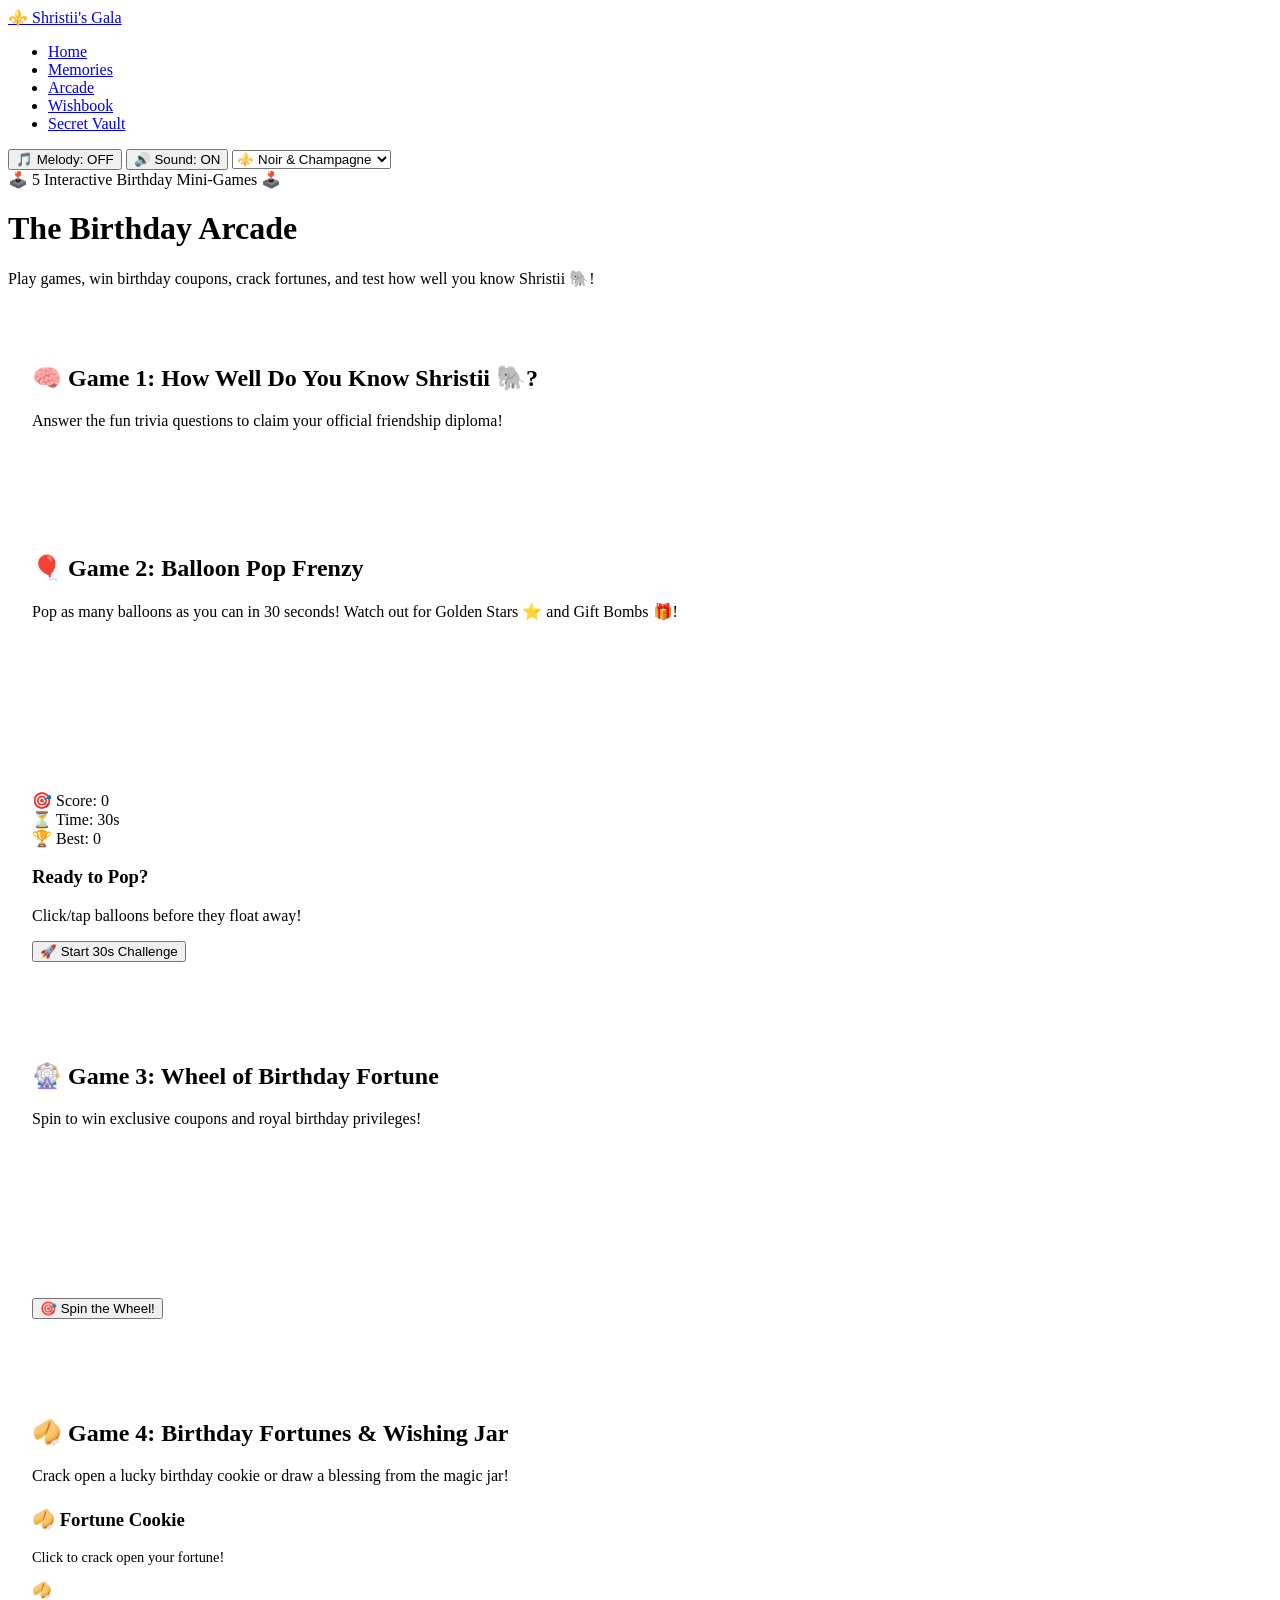
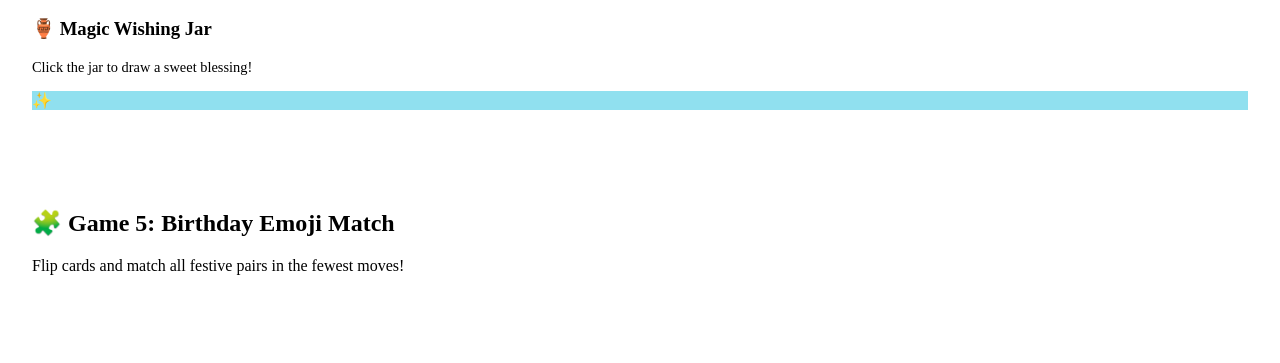
==== arcade.html @ 7313113c "Add files via upload" ====
<!DOCTYPE html>
<html lang="en">
<head>
  <meta charset="UTF-8" />
  <meta name="viewport" content="width=device-width, initial-scale=1.0" />
  <title>Birthday Arcade 🎮 Fun & Games Arena</title>
  <link rel="stylesheet" href="css/style.css" />
</head>
<body class="theme-noir-gold">

  <!-- Navigation Bar -->
  <nav class="navbar">
    <a href="index.html" class="nav-brand">
      <span class="brand-icon">⚜️</span>
      <span>Shristii's Gala</span>
    </a>

    <ul class="nav-links">
      <li><a href="index.html" class="nav-link">Home</a></li>
      <li><a href="memories.html" class="nav-link">Memories</a></li>
      <li><a href="arcade.html" class="nav-link active">Arcade</a></li>
      <li><a href="wishes.html" class="nav-link">Wishbook</a></li>
      <li><a href="surprise.html" class="nav-link">Secret Vault</a></li>
    </ul>

    <div class="nav-controls">
      <button class="control-btn" id="bgm-toggle-btn">🎵 Melody: OFF</button>
      <button class="control-btn" id="sfx-toggle-btn">🔊 Sound: ON</button>
      <select id="theme-select" class="theme-picker">
        <option value="theme-noir-gold">⚜️ Noir & Champagne</option>
        <option value="theme-velvet-wine">🍷 Velvet & Rose Gold</option>
        <option value="theme-emerald-luxe">🌲 Emerald & Gold</option>
        <option value="theme-ivory-champagne">🥂 Alabaster & Gold</option>
      </select>
    </div>
  </nav>

  <div class="arcade-container">
    <div class="hero-section" style="padding-bottom: 1rem;">
      <div class="hero-badge">🕹️ 5 Interactive Birthday Mini-Games 🕹️</div>
      <h1 class="hero-title">The Birthday Arcade</h1>
      <p class="hero-subtitle">
        Play games, win birthday coupons, crack fortunes, and test how well you know <span data-bind="name">Shristii 🐘</span>!
      </p>
    </div>

    <!-- GAME 1: TRIVIA QUIZ -->
    <section class="mt-4">
      <div class="glass-panel" style="padding: 1.5rem; margin-bottom: 2rem;">
        <h2>🧠 Game 1: How Well Do You Know <span data-bind="name">Shristii 🐘</span>?</h2>
        <p class="hero-subtitle" style="margin-bottom: 1.5rem;">Answer the fun trivia questions to claim your official friendship diploma!</p>
        <div id="trivia-container">
          <!-- Injected by games.js -->
        </div>
      </div>
    </section>

    <!-- GAME 2: BALLOON POP FRENZY -->
    <section class="mt-4">
      <div class="glass-panel text-center" style="padding: 1.5rem; margin-bottom: 2rem;">
        <h2>🎈 Game 2: Balloon Pop Frenzy</h2>
        <p class="hero-subtitle">Pop as many balloons as you can in 30 seconds! Watch out for Golden Stars ⭐ and Gift Bombs 🎁!</p>

        <div class="game-canvas-wrapper">
          <canvas id="balloon-game-canvas"></canvas>

          <!-- HUD -->
          <div class="game-hud">
            <div class="hud-pill">🎯 Score: <span id="balloon-score">0</span></div>
            <div class="hud-pill" id="balloon-combo" style="color: #FFD166;"></div>
            <div class="hud-pill">⏳ Time: <span id="balloon-time">30s</span></div>
            <div class="hud-pill">🏆 Best: <span id="balloon-highscore">0</span></div>
          </div>

          <!-- Start Screen Overlay -->
          <div id="balloon-start-screen" class="game-start-screen">
            <div class="glass-panel text-center">
              <h3>Ready to Pop?</h3>
              <p>Click/tap balloons before they float away!</p>
              <button id="start-balloon-btn" class="btn-primary mt-3">🚀 Start 30s Challenge</button>
            </div>
          </div>

          <!-- Game Over Overlay -->
          <div id="balloon-game-overlay" class="game-over-overlay hidden"></div>
        </div>
      </div>
    </section>

    <!-- GAME 3: WHEEL OF BIRTHDAY FORTUNE -->
    <section class="mt-4">
      <div class="glass-panel text-center" style="padding: 1.5rem; margin-bottom: 2rem;">
        <h2>🎡 Game 3: Wheel of Birthday Fortune</h2>
        <p class="hero-subtitle">Spin to win exclusive coupons and royal birthday privileges!</p>

        <div class="wheel-section">
          <div class="wheel-wrapper">
            <div class="wheel-pointer"></div>
            <canvas id="wheel-canvas"></canvas>
          </div>
          <button id="spin-wheel-btn" class="btn-primary">🎯 Spin the Wheel!</button>
        </div>

        <!-- Wheel Prize Modal -->
        <div id="wheel-result-modal" class="modal-backdrop hidden"></div>
      </div>
    </section>

    <!-- GAME 4: FORTUNE COOKIE & WISHING JAR -->
    <section class="mt-4">
      <div class="glass-panel text-center" style="padding: 1.5rem; margin-bottom: 2rem;">
        <h2>🥠 Game 4: Birthday Fortunes & Wishing Jar</h2>
        <p class="hero-subtitle">Crack open a lucky birthday cookie or draw a blessing from the magic jar!</p>

        <div class="btn-group justify-center" style="gap: 2rem; margin-top: 1.5rem;">
          <!-- Cookie -->
          <div class="glass-panel" style="flex: 1; min-width: 260px;">
            <h3>🥠 Fortune Cookie</h3>
            <p style="font-size: 0.9rem; color: var(--text-muted);">Click to crack open your fortune!</p>
            <div class="interactive-cookie-box" id="crack-cookie-btn">
              <span>🥠</span>
            </div>
            <div id="fortune-text-display"></div>
          </div>

          <!-- Jar -->
          <div class="glass-panel" style="flex: 1; min-width: 260px; cursor: pointer;" id="wishing-jar-card">
            <h3>🏺 Magic Wishing Jar</h3>
            <p style="font-size: 0.9rem; color: var(--text-muted);">Click the jar to draw a sweet blessing!</p>
            <div class="interactive-cookie-box" style="background: #90E0EF;">
              <span>✨</span>
            </div>
            <div id="jar-fortune-display"></div>
          </div>
        </div>
      </div>
    </section>

    <!-- GAME 5: EMOJI MATCH PUZZLE -->
    <section class="mt-4">
      <div class="glass-panel text-center" style="padding: 1.5rem; margin-bottom: 3rem;">
        <h2>🧩 Game 5: Birthday Emoji Match</h2>
        <p class="hero-subtitle">Flip cards and match all festive pairs in the fewest moves!</p>
        <div id="emoji-match-container">
          <!-- Injected by games.js -->
        </div>
      </div>
    </section>
  </div>

  <!-- Scripts -->
  <script src="data/content.js"></script>
  <script src="js/audio.js"></script>
  <script src="js/confetti.js"></script>
  <script src="js/games.js"></script>
  <script src="js/main.js"></script>
</body>
</html>
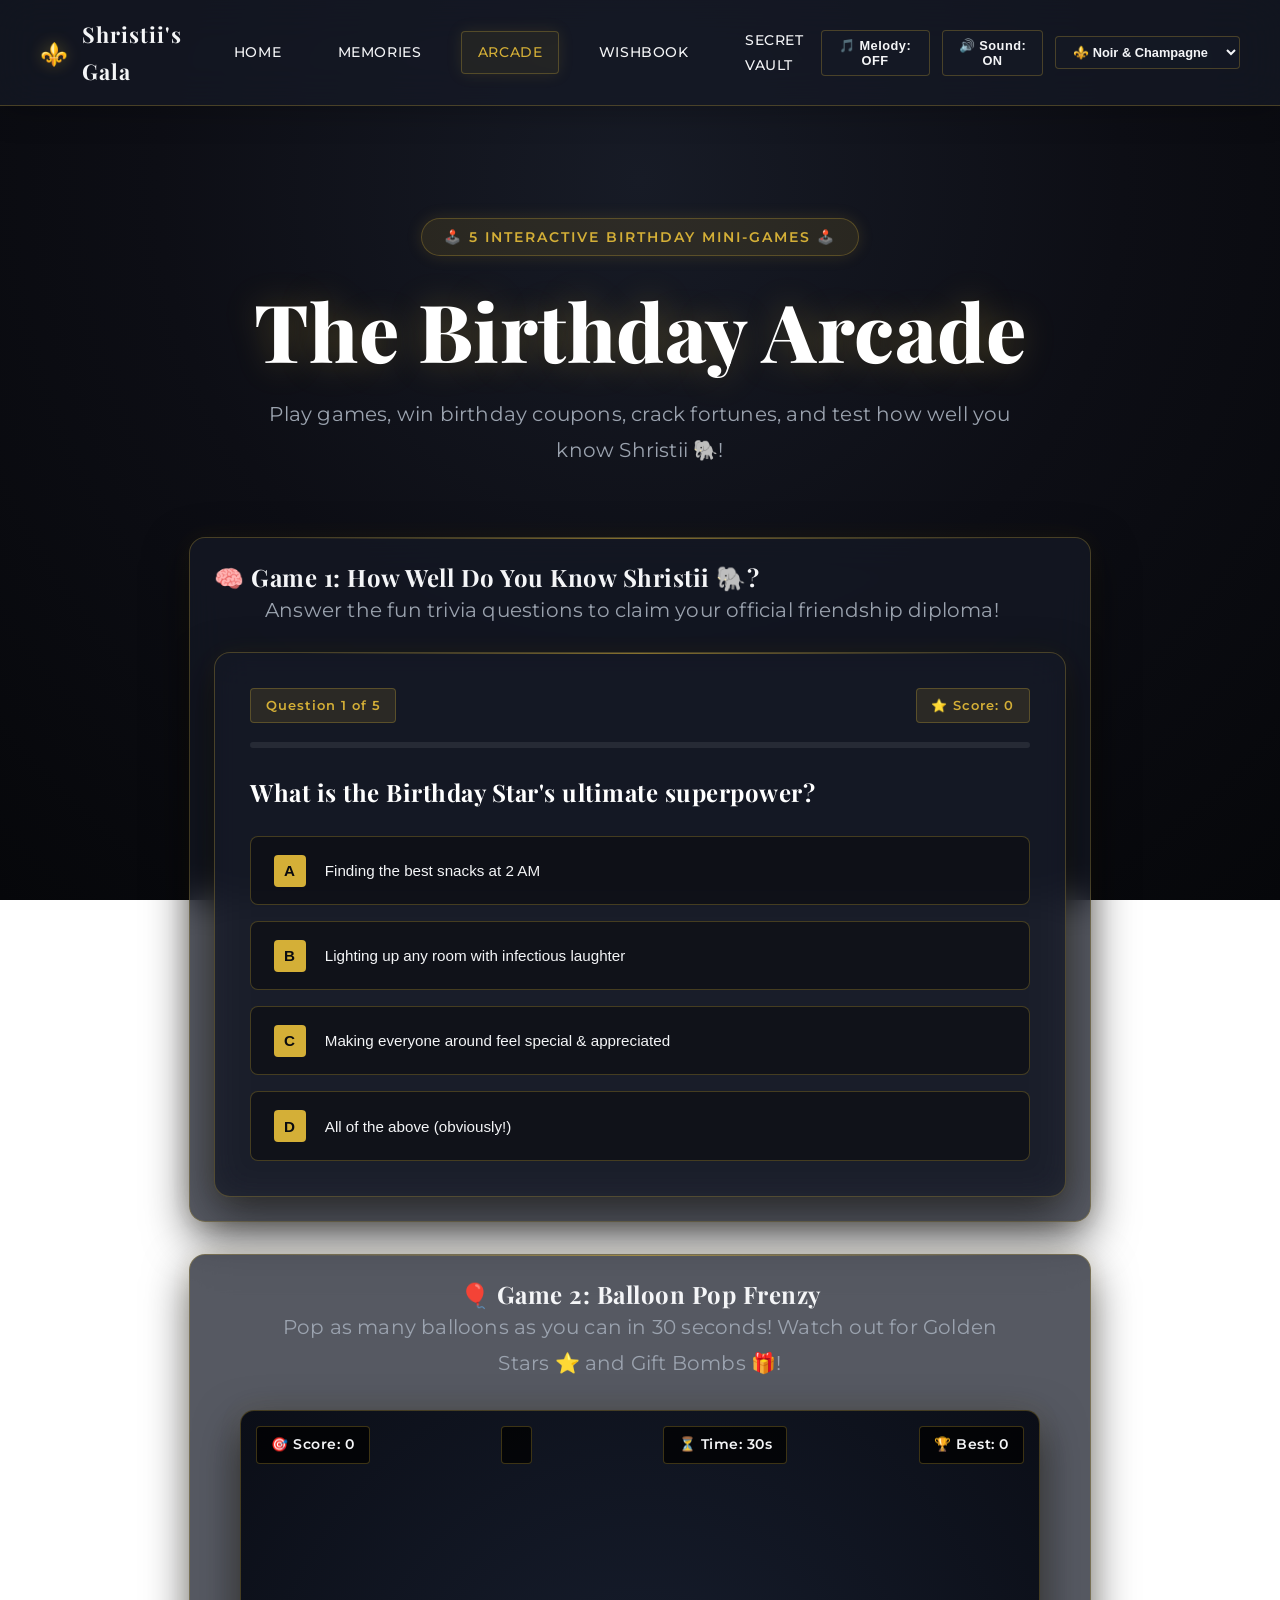
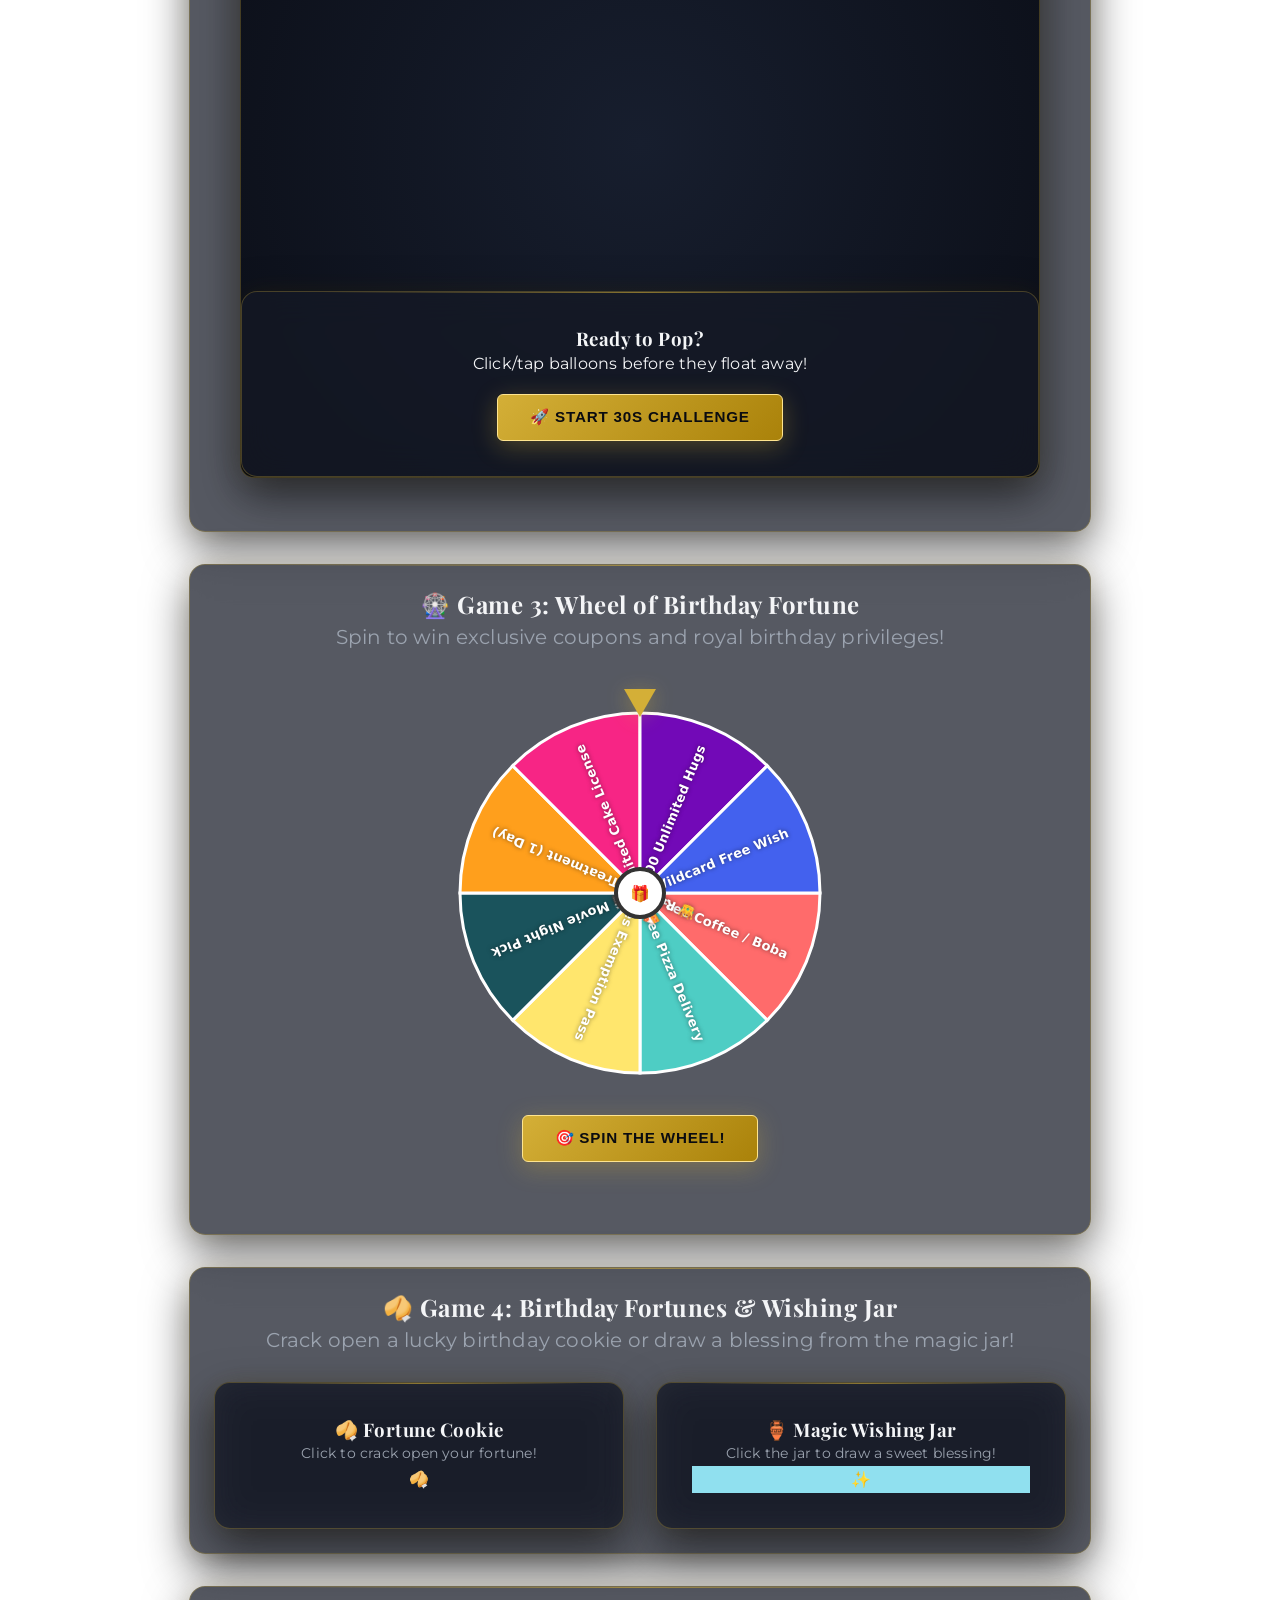
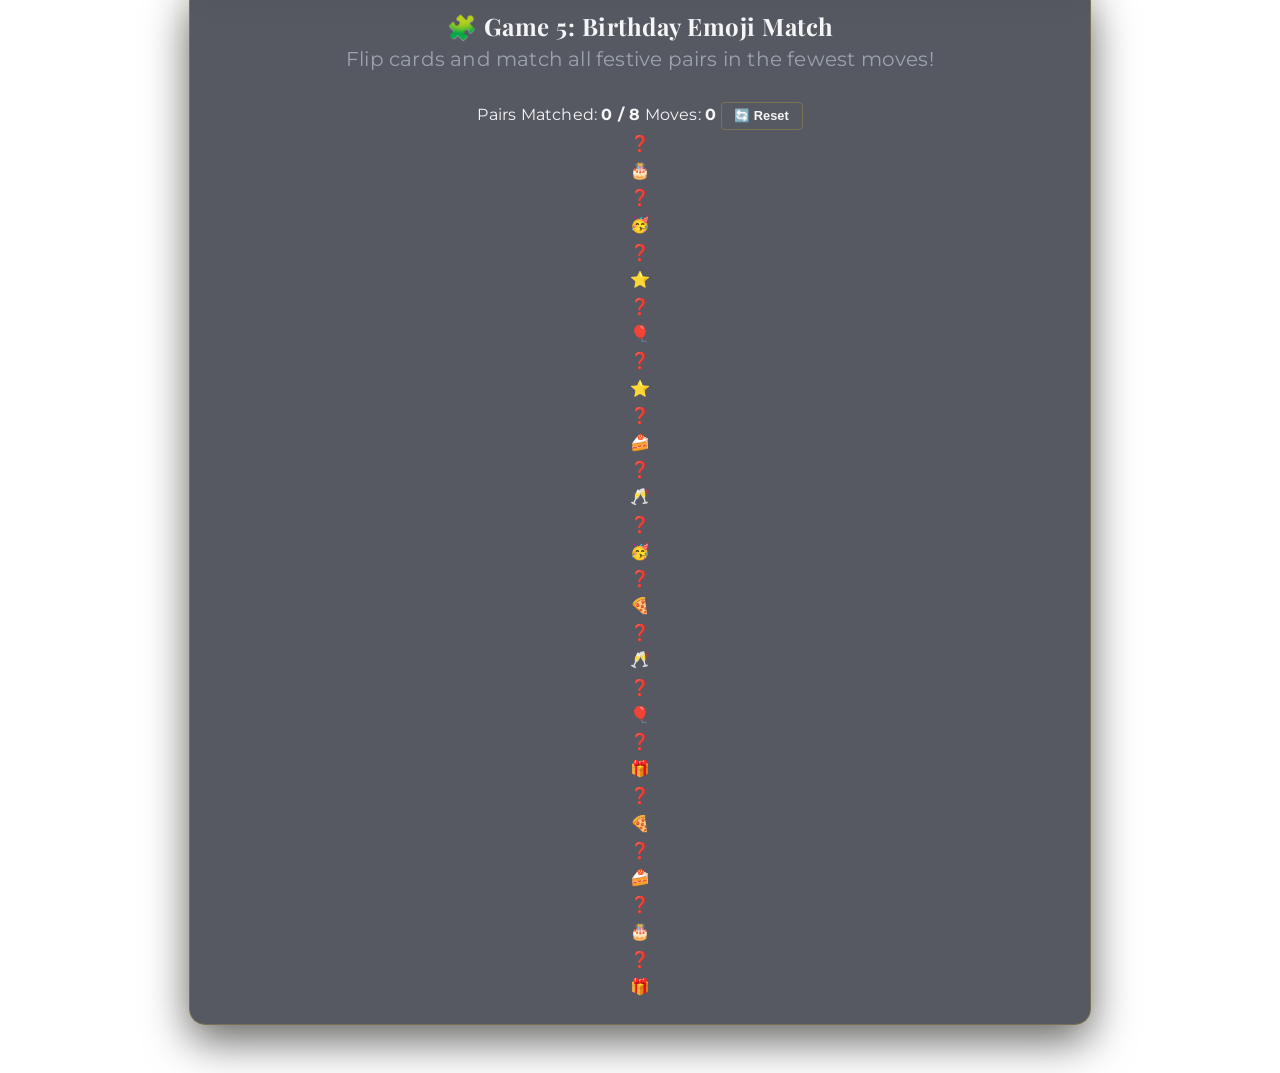
==== commit 0260e9d0: "Add files via upload" ====
--- a/arcade.html
+++ b/arcade.html
@@ -4,7 +4,7 @@
   <meta charset="UTF-8" />
   <meta name="viewport" content="width=device-width, initial-scale=1.0" />
   <title>Birthday Arcade 🎮 Fun & Games Arena</title>
-  <link rel="stylesheet" href="css/style.css" />
+  <link rel="stylesheet" href="style.css" />
 </head>
 <body class="theme-noir-gold">
 
@@ -149,10 +149,10 @@
   </div>
 
   <!-- Scripts -->
-  <script src="data/content.js"></script>
-  <script src="js/audio.js"></script>
-  <script src="js/confetti.js"></script>
-  <script src="js/games.js"></script>
-  <script src="js/main.js"></script>
+  <script src="content.js"></script>
+  <script src="audio.js"></script>
+  <script src="confetti.js"></script>
+  <script src="games.js"></script>
+  <script src="main.js"></script>
 </body>
 </html>
--- a/style.css
+++ b/style.css
@@ -0,0 +1,1385 @@
+/* ==========================================================================
+   LUXURY & ELEGANT BIRTHDAY CELEBRATION MASTER STYLESHEET
+   Classy aesthetic with Champagne Gold, Obsidian Noir, Velvet, and Fine Typography
+   ========================================================================== */
+
+@import url('https://fonts.googleapis.com/css2?family=Alex+Brush&family=Cormorant+Garamond:ital,wght@0,400;0,600;0,700;1,400;1,600&family=Montserrat:wght@300;400;500;600;700;800&family=Playfair+Display:ital,wght@0,500;0,600;0,700;0,800;0,900;1,600&display=swap');
+
+/* --- THEME DEFINITIONS --- */
+:root, body.theme-noir-gold {
+  --bg-gradient: radial-gradient(circle at 50% 20%, #171B26 0%, #0D0E15 50%, #06070A 100%);
+  --bg-color: #06070A;
+  --text-main: #F4F5F7;
+  --text-muted: #9BA3AF;
+  --primary: #D4AF37; /* Champagne Gold */
+  --primary-hover: #E5C158;
+  --secondary: #E2C08D;
+  --accent: #F3E5AB;
+  --card-bg: rgba(22, 26, 38, 0.72);
+  --card-border: rgba(212, 175, 55, 0.28);
+  --shadow: 0 16px 44px rgba(0, 0, 0, 0.6), 0 0 24px rgba(212, 175, 55, 0.08);
+  --cake-base: #1C202E;
+  --cake-frosting: #282E42;
+  --gold: #D4AF37;
+  --gold-glow: rgba(212, 175, 55, 0.4);
+}
+
+body.theme-velvet-wine {
+  --bg-gradient: radial-gradient(circle at 50% 20%, #2D121F 0%, #180911 55%, #0D0408 100%);
+  --bg-color: #0D0408;
+  --text-main: #FDF8F9;
+  --text-muted: #C9A9B4;
+  --primary: #E29578; /* Rose Gold / Burnished Bronze */
+  --primary-hover: #F2A68B;
+  --secondary: #DDA15E;
+  --accent: #FFE5D9;
+  --card-bg: rgba(38, 18, 28, 0.75);
+  --card-border: rgba(226, 149, 120, 0.3);
+  --shadow: 0 16px 44px rgba(0, 0, 0, 0.65), 0 0 24px rgba(226, 149, 120, 0.1);
+  --cake-base: #331625;
+  --cake-frosting: #471E33;
+  --gold: #E29578;
+  --gold-glow: rgba(226, 149, 120, 0.4);
+}
+
+body.theme-emerald-luxe {
+  --bg-gradient: radial-gradient(circle at 50% 20%, #0E2920 0%, #071711 55%, #030A07 100%);
+  --bg-color: #030A07;
+  --text-main: #F4EBD9;
+  --text-muted: #9EAF9F;
+  --primary: #C5A059; /* Imperial Vintage Gold */
+  --primary-hover: #D8B36D;
+  --secondary: #52B788;
+  --accent: #E9D8A6;
+  --card-bg: rgba(14, 38, 30, 0.75);
+  --card-border: rgba(197, 160, 89, 0.32);
+  --shadow: 0 16px 44px rgba(0, 0, 0, 0.7), 0 0 24px rgba(197, 160, 89, 0.12);
+  --cake-base: #133328;
+  --cake-frosting: #1C4839;
+  --gold: #C5A059;
+  --gold-glow: rgba(197, 160, 89, 0.4);
+}
+
+body.theme-ivory-champagne {
+  --bg-gradient: radial-gradient(circle at 50% 20%, #FAF8F5 0%, #F3EFEA 60%, #E8E2D8 100%);
+  --bg-color: #FAF8F5;
+  --text-main: #1F1D1A;
+  --text-muted: #6B6357;
+  --primary: #A67C37; /* Warm Burnished Ochre Gold */
+  --primary-hover: #8C6527;
+  --secondary: #C5A059;
+  --accent: #D4AF37;
+  --card-bg: rgba(255, 255, 255, 0.88);
+  --card-border: rgba(166, 124, 55, 0.28);
+  --shadow: 0 16px 44px rgba(166, 124, 55, 0.14);
+  --cake-base: #EFE9E0;
+  --cake-frosting: #FAF6F0;
+  --gold: #A67C37;
+  --gold-glow: rgba(166, 124, 55, 0.25);
+}
+
+/* --- BASE STYLES --- */
+* {
+  margin: 0;
+  padding: 0;
+  box-sizing: border-box;
+}
+
+body {
+  font-family: 'Montserrat', -apple-system, BlinkMacSystemFont, sans-serif;
+  background: var(--bg-gradient);
+  background-attachment: fixed;
+  color: var(--text-main);
+  min-height: 100vh;
+  line-height: 1.7;
+  overflow-x: hidden;
+  transition: background 0.5s ease, color 0.5s ease;
+  letter-spacing: 0.2px;
+}
+
+h1, h2, h3, h4, .brand-font, .serif-heading {
+  font-family: 'Playfair Display', 'Cormorant Garamond', Georgia, serif;
+  font-weight: 700;
+  line-height: 1.25;
+  letter-spacing: 0.5px;
+}
+
+.handwritten {
+  font-family: 'Alex Brush', 'Cormorant Garamond', cursive;
+  font-size: 1.8rem;
+  font-weight: normal;
+}
+
+/* --- NAVBAR --- */
+.navbar {
+  position: sticky;
+  top: 0;
+  z-index: 1000;
+  display: flex;
+  justify-content: space-between;
+  align-items: center;
+  padding: 1rem 2.5rem;
+  background: var(--card-bg);
+  backdrop-filter: blur(20px);
+  -webkit-backdrop-filter: blur(20px);
+  border-bottom: 1px solid var(--card-border);
+  box-shadow: 0 4px 30px rgba(0, 0, 0, 0.25);
+}
+
+.nav-brand {
+  display: flex;
+  align-items: center;
+  gap: 0.8rem;
+  text-decoration: none;
+  color: var(--text-main);
+  font-family: 'Playfair Display', serif;
+  font-size: 1.35rem;
+  font-weight: 700;
+  letter-spacing: 1px;
+}
+
+.brand-icon {
+  font-size: 1.4rem;
+  filter: drop-shadow(0 0 8px var(--gold-glow));
+}
+
+.nav-links {
+  display: flex;
+  align-items: center;
+  gap: 1.4rem;
+  list-style: none;
+}
+
+.nav-link {
+  text-decoration: none;
+  color: var(--text-main);
+  font-weight: 500;
+  font-size: 0.9rem;
+  letter-spacing: 0.6px;
+  text-transform: uppercase;
+  padding: 0.5rem 1rem;
+  border-radius: 4px;
+  transition: all 0.3s ease;
+  display: flex;
+  align-items: center;
+  gap: 0.4rem;
+  border: 1px solid transparent;
+}
+
+.nav-link:hover, .nav-link.active {
+  color: var(--primary) !important;
+  border-color: var(--card-border);
+  background: rgba(212, 175, 55, 0.08);
+  box-shadow: 0 0 16px rgba(212, 175, 55, 0.12);
+}
+
+.nav-controls {
+  display: flex;
+  align-items: center;
+  gap: 0.8rem;
+}
+
+.control-btn {
+  background: var(--card-bg);
+  border: 1px solid var(--card-border);
+  color: var(--text-main);
+  padding: 0.45rem 0.9rem;
+  border-radius: 4px;
+  font-size: 0.8rem;
+  font-weight: 600;
+  letter-spacing: 0.5px;
+  cursor: pointer;
+  transition: all 0.25s ease;
+  display: inline-flex;
+  align-items: center;
+  gap: 0.4rem;
+}
+
+.control-btn:hover {
+  border-color: var(--primary);
+  color: var(--primary);
+  box-shadow: 0 0 12px var(--gold-glow);
+}
+
+.control-btn.active {
+  background: var(--primary);
+  color: #0D0E15;
+  border-color: var(--primary);
+}
+
+.theme-picker {
+  background: var(--card-bg);
+  border: 1px solid var(--card-border);
+  color: var(--text-main);
+  padding: 0.45rem 0.8rem;
+  border-radius: 4px;
+  font-size: 0.8rem;
+  font-weight: 600;
+  cursor: pointer;
+  outline: none;
+}
+
+/* --- GLASS PANELS & LUXURY CARDS --- */
+.glass-panel {
+  background: var(--card-bg);
+  backdrop-filter: blur(18px);
+  -webkit-backdrop-filter: blur(18px);
+  border: 1px solid var(--card-border);
+  border-radius: 16px;
+  box-shadow: var(--shadow);
+  padding: 2.2rem;
+  transition: transform 0.35s ease, box-shadow 0.35s ease;
+  position: relative;
+}
+
+.glass-panel::before {
+  content: '';
+  position: absolute;
+  top: 0;
+  left: 10%;
+  right: 10%;
+  height: 1px;
+  background: linear-gradient(90deg, transparent, var(--primary), transparent);
+  opacity: 0.6;
+}
+
+.glass-panel:hover {
+  box-shadow: 0 20px 50px rgba(0, 0, 0, 0.7), 0 0 30px var(--gold-glow);
+}
+
+/* --- BUTTONS --- */
+.btn-primary {
+  background: linear-gradient(135deg, #D4AF37 0%, #AA820A 100%);
+  color: #0A0B10;
+  border: 1px solid #FFE58F;
+  padding: 0.85rem 2rem;
+  border-radius: 6px;
+  font-size: 0.95rem;
+  font-weight: 700;
+  letter-spacing: 0.8px;
+  text-transform: uppercase;
+  cursor: pointer;
+  box-shadow: 0 6px 24px rgba(212, 175, 55, 0.3);
+  transition: all 0.3s ease;
+  display: inline-flex;
+  align-items: center;
+  gap: 0.6rem;
+  text-decoration: none;
+}
+
+.btn-primary:hover {
+  transform: translateY(-2px);
+  box-shadow: 0 10px 32px rgba(212, 175, 55, 0.5);
+  background: linear-gradient(135deg, #E5C158 0%, #C49818 100%);
+}
+
+.btn-secondary {
+  background: transparent;
+  color: var(--text-main);
+  border: 1px solid var(--card-border);
+  padding: 0.8rem 1.8rem;
+  border-radius: 6px;
+  font-size: 0.95rem;
+  font-weight: 600;
+  letter-spacing: 0.6px;
+  cursor: pointer;
+  transition: all 0.3s ease;
+  text-decoration: none;
+  display: inline-flex;
+  align-items: center;
+  gap: 0.5rem;
+}
+
+.btn-secondary:hover {
+  border-color: var(--primary);
+  color: var(--primary);
+  background: rgba(212, 175, 55, 0.08);
+  box-shadow: 0 0 16px rgba(212, 175, 55, 0.2);
+}
+
+.btn-small {
+  padding: 0.35rem 0.8rem;
+  font-size: 0.8rem;
+  border-radius: 4px;
+  border: 1px solid var(--card-border);
+  background: transparent;
+  color: var(--text-main);
+  cursor: pointer;
+  font-weight: 600;
+}
+
+/* --- HERO SECTION (index.html) --- */
+.hero-section {
+  position: relative;
+  text-align: center;
+  padding: 4.5rem 1.5rem 3rem 1.5rem;
+  max-width: 1050px;
+  margin: 0 auto;
+}
+
+.hero-badge {
+  display: inline-block;
+  background: rgba(212, 175, 55, 0.12);
+  border: 1px solid var(--card-border);
+  color: var(--primary);
+  padding: 0.4rem 1.4rem;
+  border-radius: 999px;
+  font-weight: 600;
+  font-size: 0.85rem;
+  letter-spacing: 2px;
+  text-transform: uppercase;
+  margin-bottom: 1.5rem;
+  box-shadow: 0 0 16px rgba(212, 175, 55, 0.15);
+}
+
+.hero-title {
+  font-size: clamp(2.8rem, 6.5vw, 5rem);
+  font-weight: 800;
+  color: #FFFFFF;
+  margin-bottom: 1rem;
+  text-shadow: 0 0 35px rgba(212, 175, 55, 0.3);
+  font-family: 'Playfair Display', serif;
+}
+
+.hero-subtitle {
+  font-size: clamp(1rem, 2.2vw, 1.25rem);
+  color: var(--text-muted);
+  max-width: 750px;
+  margin: 0 auto 1.5rem auto;
+  font-weight: 400;
+  line-height: 1.8;
+}
+
+/* --- ELEGANT COUNTDOWN TIMER --- */
+.countdown-section {
+  max-width: 740px;
+  margin: 2rem auto 3rem auto;
+  padding: 2.2rem 2rem;
+  border-radius: 16px;
+  background: var(--card-bg);
+  backdrop-filter: blur(18px);
+  -webkit-backdrop-filter: blur(18px);
+  border: 1px solid var(--card-border);
+  box-shadow: var(--shadow);
+  text-align: center;
+}
+
+.countdown-title {
+  font-size: 1.1rem;
+  font-weight: 600;
+  letter-spacing: 1px;
+  text-transform: uppercase;
+  color: var(--primary);
+  margin-bottom: 1.5rem;
+  display: flex;
+  align-items: center;
+  justify-content: center;
+  gap: 0.6rem;
+}
+
+.countdown-grid {
+  display: grid;
+  grid-template-columns: repeat(4, 1fr);
+  gap: 1.2rem;
+  margin-bottom: 1.2rem;
+}
+
+.countdown-card {
+  background: rgba(10, 12, 18, 0.5);
+  border: 1px solid var(--card-border);
+  border-radius: 12px;
+  padding: 1.2rem 0.6rem;
+  display: flex;
+  flex-direction: column;
+  align-items: center;
+  justify-content: center;
+  box-shadow: 0 8px 24px rgba(0, 0, 0, 0.4);
+  transition: all 0.3s ease;
+}
+
+.countdown-card:hover {
+  border-color: var(--primary);
+  transform: translateY(-4px);
+  box-shadow: 0 12px 30px var(--gold-glow);
+}
+
+.countdown-num {
+  font-family: 'Playfair Display', serif;
+  font-size: clamp(2.2rem, 5vw, 3.2rem);
+  font-weight: 700;
+  line-height: 1;
+  color: var(--primary);
+  text-shadow: 0 0 16px var(--gold-glow);
+}
+
+.countdown-label {
+  font-size: 0.75rem;
+  font-weight: 600;
+  text-transform: uppercase;
+  letter-spacing: 1.5px;
+  color: var(--text-muted);
+  margin-top: 0.5rem;
+}
+
+.countdown-subtext {
+  font-size: 0.95rem;
+  color: var(--text-muted);
+  font-weight: 400;
+  font-style: italic;
+}
+
+.countdown-today-banner {
+  background: linear-gradient(135deg, rgba(212, 175, 55, 0.2) 0%, rgba(212, 175, 55, 0.05) 100%);
+  border: 1px solid var(--primary);
+  color: #FFFFFF;
+  padding: 1.8rem 2.5rem;
+  border-radius: 16px;
+  box-shadow: 0 0 40px var(--gold-glow);
+  animation: popIn 0.6s ease;
+}
+
+/* --- CLASSY 3D BIRTHDAY CAKE --- */
+.cake-stage {
+  display: flex;
+  flex-direction: column;
+  align-items: center;
+  margin: 3rem 0;
+}
+
+.cake-wrapper {
+  position: relative;
+  width: 280px;
+  height: 230px;
+  display: flex;
+  flex-direction: column;
+  align-items: center;
+  justify-content: flex-end;
+  cursor: pointer;
+}
+
+.candles-row {
+  display: flex;
+  gap: 24px;
+  position: absolute;
+  top: 15px;
+  z-index: 10;
+}
+
+.candle {
+  width: 12px;
+  height: 48px;
+  background: linear-gradient(to bottom, #FFF9E6, #D4AF37);
+  border-radius: 3px;
+  position: relative;
+  box-shadow: 0 0 10px rgba(212, 175, 55, 0.4);
+}
+
+.candle-flame {
+  position: absolute;
+  top: -20px;
+  left: 50%;
+  transform: translateX(-50%);
+  width: 14px;
+  height: 24px;
+  background: radial-gradient(ellipse at bottom, #FFF 0%, #FFE58F 40%, #D4AF37 80%, transparent 100%);
+  border-radius: 50% 50% 20% 20%;
+  box-shadow: 0 0 20px #FFE58F, 0 0 36px #D4AF37;
+  animation: flicker 0.18s infinite alternate ease-in-out;
+  transition: opacity 0.5s ease, transform 0.5s ease;
+}
+
+.candle-flame.out {
+  opacity: 0;
+  transform: translateX(-50%) translateY(-12px) scale(0.2);
+  animation: none;
+}
+
+.candle-flame.out::after {
+  content: '✨';
+  position: absolute;
+  top: -12px;
+  left: -2px;
+  font-size: 14px;
+  animation: smokePuff 1.2s forwards ease-out;
+}
+
+.cake-tier {
+  width: 100%;
+  border-radius: 12px 12px 8px 8px;
+  box-shadow: inset 0 -4px 0 rgba(0, 0, 0, 0.4), 0 10px 30px rgba(0, 0, 0, 0.5);
+  position: relative;
+  border: 1px solid var(--card-border);
+}
+
+.cake-tier.top {
+  width: 180px;
+  height: 55px;
+  background: var(--cake-frosting);
+  z-index: 3;
+}
+
+.cake-tier.middle {
+  width: 230px;
+  height: 60px;
+  background: var(--cake-base);
+  margin-top: -10px;
+  z-index: 2;
+}
+
+.cake-tier.bottom {
+  width: 280px;
+  height: 65px;
+  background: var(--cake-frosting);
+  margin-top: -10px;
+  z-index: 1;
+}
+
+.frosting-drips {
+  position: absolute;
+  top: 0;
+  left: 0;
+  width: 100%;
+  height: 12px;
+  background: linear-gradient(90deg, #E5C158, #D4AF37, #E5C158);
+  border-radius: 10px 10px 14px 14px;
+  opacity: 0.95;
+  box-shadow: 0 0 10px var(--gold-glow);
+}
+
+.cake-plate {
+  width: 320px;
+  height: 14px;
+  background: linear-gradient(to right, #333, #D4AF37, #333);
+  border-radius: 50%;
+  box-shadow: 0 12px 36px rgba(0, 0, 0, 0.6);
+  margin-top: -4px;
+}
+
+.cake-hint {
+  font-size: 0.9rem;
+  color: var(--text-muted);
+  letter-spacing: 0.4px;
+}
+
+.wish-granted-banner {
+  background: linear-gradient(135deg, rgba(212, 175, 55, 0.25) 0%, rgba(22, 26, 38, 0.9) 100%);
+  border: 1px solid var(--primary);
+  color: #FFFFFF;
+  padding: 1.5rem 2.2rem;
+  border-radius: 14px;
+  margin-top: 1.5rem;
+  box-shadow: 0 0 35px var(--gold-glow);
+  animation: popIn 0.5s ease;
+}
+
+/* --- AMBIENT FLOATING BALLOONS --- */
+.floating-balloons-container {
+  position: fixed;
+  top: 0;
+  left: 0;
+  width: 100vw;
+  height: 100vh;
+  pointer-events: none;
+  overflow: hidden;
+  z-index: 5;
+}
+
+.ambient-balloon {
+  position: absolute;
+  bottom: -100px;
+  width: 44px;
+  height: 58px;
+  border-radius: 50% 50% 50% 50% / 40% 40% 60% 60%;
+  opacity: 0.55;
+  pointer-events: auto;
+  cursor: pointer;
+  animation: floatUp linear infinite;
+  transition: transform 0.2s ease, opacity 0.2s ease;
+  box-shadow: inset -4px -4px 10px rgba(0,0,0,0.4), 0 0 12px rgba(212, 175, 55, 0.2);
+}
+
+/* --- QUICK ACTIVITY CARDS GRID --- */
+.activities-grid {
+  display: grid;
+  grid-template-columns: repeat(auto-fit, minmax(240px, 1fr));
+  gap: 1.8rem;
+  max-width: 1100px;
+  margin: 3rem auto;
+  padding: 0 1.5rem;
+}
+
+.activity-card {
+  text-decoration: none;
+  color: var(--text-main);
+  display: flex;
+  flex-direction: column;
+  align-items: flex-start;
+  padding: 2.2rem;
+  position: relative;
+  overflow: hidden;
+}
+
+.activity-icon {
+  font-size: 2.4rem;
+  margin-bottom: 1.2rem;
+  transition: transform 0.3s ease;
+  filter: drop-shadow(0 0 10px var(--gold-glow));
+}
+
+.activity-card:hover .activity-icon {
+  transform: scale(1.15) translateY(-4px);
+}
+
+.activity-badge {
+  position: absolute;
+  top: 1.4rem;
+  right: 1.4rem;
+  background: rgba(212, 175, 55, 0.15);
+  border: 1px solid var(--card-border);
+  color: var(--primary);
+  font-size: 0.7rem;
+  font-weight: 700;
+  letter-spacing: 1px;
+  text-transform: uppercase;
+  padding: 0.25rem 0.7rem;
+  border-radius: 4px;
+}
+
+/* --- MEMORIES PAGE (memories.html) --- */
+.timeline-section {
+  max-width: 850px;
+  margin: 3.5rem auto;
+  position: relative;
+  padding: 0 1rem;
+}
+
+.timeline-section::before {
+  content: '';
+  position: absolute;
+  top: 0;
+  bottom: 0;
+  left: 50%;
+  width: 2px;
+  background: linear-gradient(180deg, transparent, var(--primary), transparent);
+  transform: translateX(-50%);
+}
+
+.timeline-item {
+  display: flex;
+  justify-content: flex-end;
+  padding: 2rem 0;
+  position: relative;
+  width: 50%;
+}
+
+.timeline-item.right {
+  align-self: flex-end;
+  margin-left: 50%;
+  justify-content: flex-start;
+}
+
+.timeline-node {
+  position: absolute;
+  top: 2.2rem;
+  right: -20px;
+  width: 40px;
+  height: 40px;
+  border-radius: 50%;
+  background: #0D0E15;
+  border: 2px solid var(--primary);
+  display: flex;
+  align-items: center;
+  justify-content: center;
+  font-size: 1.1rem;
+  box-shadow: 0 0 16px var(--gold-glow);
+  z-index: 2;
+}
+
+.timeline-item.right .timeline-node {
+  left: -20px;
+}
+
+.timeline-content {
+  width: 88%;
+  padding: 1.8rem;
+}
+
+.timeline-tag {
+  background: rgba(212, 175, 55, 0.12);
+  border: 1px solid var(--card-border);
+  color: var(--primary);
+  font-size: 0.75rem;
+  font-weight: 700;
+  letter-spacing: 1px;
+  text-transform: uppercase;
+  padding: 0.2rem 0.6rem;
+  border-radius: 4px;
+  margin-right: 0.6rem;
+}
+
+.timeline-year {
+  font-family: 'Playfair Display', serif;
+  font-weight: 700;
+  color: var(--primary);
+  font-size: 0.95rem;
+}
+
+/* --- POLAROIDS GALLERY --- */
+.polaroid-grid {
+  display: grid;
+  grid-template-columns: repeat(auto-fit, minmax(280px, 1fr));
+  gap: 2.5rem;
+  max-width: 1100px;
+  margin: 3rem auto;
+  padding: 0 1.5rem;
+}
+
+.polaroid-card {
+  background: #181B26;
+  border: 1px solid var(--card-border);
+  padding: 1.2rem 1.2rem 2rem 1.2rem;
+  border-radius: 8px;
+  box-shadow: var(--shadow);
+  cursor: pointer;
+  transition: all 0.35s ease;
+  position: relative;
+}
+
+.polaroid-card:hover {
+  transform: scale(1.05) translateY(-6px) !important;
+  border-color: var(--primary);
+  box-shadow: 0 20px 45px rgba(0, 0, 0, 0.8), 0 0 24px var(--gold-glow);
+  z-index: 10;
+}
+
+.polaroid-img-wrapper {
+  width: 100%;
+  height: 230px;
+  overflow: hidden;
+  border-radius: 4px;
+  background: #0A0B10;
+}
+
+.polaroid-img-wrapper img {
+  width: 100%;
+  height: 100%;
+  object-fit: cover;
+  transition: transform 0.5s ease;
+  filter: saturate(0.95) contrast(1.05);
+}
+
+.polaroid-card:hover img {
+  transform: scale(1.08);
+}
+
+.polaroid-caption {
+  margin-top: 1.2rem;
+  text-align: center;
+}
+
+.polaroid-text {
+  font-family: 'Cormorant Garamond', Georgia, serif;
+  font-size: 1.35rem;
+  font-style: italic;
+  font-weight: 600;
+  color: var(--text-main);
+}
+
+.polaroid-date {
+  font-size: 0.75rem;
+  color: var(--text-muted);
+  font-weight: 600;
+  letter-spacing: 1px;
+  text-transform: uppercase;
+  display: block;
+  margin-top: 0.4rem;
+}
+
+/* --- CASSETTE MIXTAPE PLAYER --- */
+.cassette-section {
+  max-width: 620px;
+  margin: 3.5rem auto;
+  text-align: center;
+}
+
+.cassette-body {
+  width: 340px;
+  height: 210px;
+  background: #11141E;
+  border: 1px solid var(--card-border);
+  border-radius: 12px;
+  margin: 1.8rem auto;
+  padding: 16px;
+  box-shadow: 0 16px 40px rgba(0, 0, 0, 0.6);
+  position: relative;
+  display: flex;
+  flex-direction: column;
+  justify-content: space-between;
+}
+
+.cassette-label {
+  background: linear-gradient(135deg, rgba(212, 175, 55, 0.2) 0%, rgba(212, 175, 55, 0.05) 100%);
+  border: 1px solid var(--card-border);
+  color: var(--primary);
+  padding: 8px;
+  border-radius: 6px;
+  font-weight: 700;
+  letter-spacing: 1px;
+  font-size: 0.8rem;
+}
+
+.cassette-window {
+  width: 190px;
+  height: 75px;
+  background: #08090E;
+  border-radius: 6px;
+  margin: 0 auto;
+  display: flex;
+  align-items: center;
+  justify-content: space-around;
+  border: 1px solid #2A3042;
+}
+
+.tape-wheel {
+  width: 44px;
+  height: 44px;
+  border: 3px dashed var(--primary);
+  border-radius: 50%;
+  background: #131722;
+}
+
+.cassette-body.playing .tape-wheel {
+  animation: spin 2.5s linear infinite;
+}
+
+.tape-info {
+  margin-top: 1.2rem;
+}
+
+.dedication-quote {
+  display: block;
+  font-family: 'Cormorant Garamond', serif;
+  font-style: italic;
+  font-size: 1.2rem;
+  color: var(--primary);
+  margin-top: 0.5rem;
+}
+
+/* --- ARCADE & GAMES --- */
+.arcade-container {
+  max-width: 950px;
+  margin: 2.5rem auto;
+  padding: 0 1.5rem;
+}
+
+.quiz-header {
+  display: flex;
+  justify-content: space-between;
+  margin-bottom: 1.2rem;
+}
+
+.quiz-badge, .quiz-score-badge {
+  background: rgba(212, 175, 55, 0.12);
+  border: 1px solid var(--card-border);
+  color: var(--primary);
+  padding: 0.35rem 0.9rem;
+  border-radius: 4px;
+  font-weight: 600;
+  letter-spacing: 1px;
+  font-size: 0.8rem;
+}
+
+.progress-bar-bg {
+  width: 100%;
+  height: 6px;
+  background: rgba(255, 255, 255, 0.08);
+  border-radius: 999px;
+  margin-bottom: 1.8rem;
+  overflow: hidden;
+}
+
+.progress-bar-fill {
+  height: 100%;
+  background: linear-gradient(to right, var(--primary), var(--secondary));
+  transition: width 0.35s ease;
+}
+
+.quiz-question {
+  font-family: 'Playfair Display', serif;
+  font-size: 1.5rem;
+  margin-bottom: 1.8rem;
+  color: #FFFFFF;
+}
+
+.quiz-options-grid {
+  display: grid;
+  grid-template-columns: 1fr;
+  gap: 1rem;
+}
+
+.quiz-option-btn {
+  background: rgba(10, 12, 18, 0.6);
+  border: 1px solid var(--card-border);
+  color: var(--text-main);
+  padding: 1.1rem 1.4rem;
+  border-radius: 8px;
+  font-size: 0.95rem;
+  font-weight: 500;
+  text-align: left;
+  cursor: pointer;
+  display: flex;
+  align-items: center;
+  gap: 1.2rem;
+  transition: all 0.25s ease;
+}
+
+.quiz-option-btn:hover:not(:disabled) {
+  border-color: var(--primary);
+  background: rgba(212, 175, 55, 0.08);
+  transform: translateX(6px);
+}
+
+.opt-letter {
+  background: var(--primary);
+  color: #0A0B10;
+  width: 32px;
+  height: 32px;
+  border-radius: 4px;
+  display: flex;
+  align-items: center;
+  justify-content: center;
+  font-weight: 800;
+  flex-shrink: 0;
+}
+
+.quiz-option-btn.correct-choice {
+  border-color: #52B788;
+  background: rgba(82, 183, 136, 0.15);
+}
+
+.quiz-option-btn.wrong-choice {
+  border-color: #E63946;
+  background: rgba(230, 57, 70, 0.15);
+}
+
+.diploma-card {
+  border: 2px solid var(--primary);
+  padding: 2.5rem;
+  background: #0E111A;
+  color: #F4F5F7;
+  border-radius: 12px;
+  position: relative;
+  box-shadow: 0 16px 40px rgba(0, 0, 0, 0.7), 0 0 30px var(--gold-glow);
+}
+
+.diploma-seal {
+  background: var(--primary);
+  color: #0A0B10;
+  padding: 0.3rem 0.9rem;
+  font-weight: 800;
+  letter-spacing: 1.5px;
+  border-radius: 4px;
+  font-size: 0.75rem;
+}
+
+.diploma-star-name {
+  font-size: 2.4rem;
+  color: var(--primary);
+  font-family: 'Playfair Display', serif;
+  margin: 0.8rem 0;
+}
+
+/* --- BALLOON GAME CANVAS --- */
+.game-canvas-wrapper {
+  position: relative;
+  border-radius: 14px;
+  overflow: hidden;
+  background: radial-gradient(circle at center, #171E2E 0%, #0B0E17 100%);
+  border: 1px solid var(--card-border);
+  box-shadow: var(--shadow);
+  margin: 1.8rem auto;
+  max-width: 800px;
+}
+
+#balloon-game-canvas {
+  display: block;
+  width: 100%;
+  height: 480px;
+  cursor: crosshair;
+}
+
+.game-hud {
+  position: absolute;
+  top: 15px;
+  left: 15px;
+  right: 15px;
+  display: flex;
+  justify-content: space-between;
+  pointer-events: none;
+}
+
+.hud-pill {
+  background: rgba(0, 0, 0, 0.75);
+  border: 1px solid var(--card-border);
+  color: var(--text-main);
+  padding: 0.4rem 0.9rem;
+  border-radius: 4px;
+  font-weight: 600;
+  font-size: 0.85rem;
+  letter-spacing: 0.5px;
+}
+
+/* --- WHEEL OF FORTUNE --- */
+.wheel-section {
+  display: flex;
+  flex-direction: column;
+  align-items: center;
+  margin: 3rem 0;
+}
+
+.wheel-wrapper {
+  position: relative;
+  width: 380px;
+  height: 380px;
+  margin-bottom: 2rem;
+}
+
+.wheel-pointer {
+  position: absolute;
+  top: -14px;
+  left: 50%;
+  transform: translateX(-50%);
+  width: 0;
+  height: 0;
+  border-left: 16px solid transparent;
+  border-right: 16px solid transparent;
+  border-top: 28px solid var(--primary);
+  z-index: 20;
+  filter: drop-shadow(0 4px 10px var(--gold-glow));
+}
+
+/* --- WISHES PINBOARD (wishes.html) --- */
+.pinboard-container {
+  max-width: 1200px;
+  margin: 2.5rem auto;
+  padding: 0 1.5rem;
+}
+
+.pinboard-grid {
+  display: grid;
+  grid-template-columns: repeat(auto-fit, minmax(290px, 1fr));
+  gap: 2rem;
+  margin-top: 2.5rem;
+}
+
+.pin-card {
+  padding: 1.8rem;
+  border-radius: 8px;
+  box-shadow: 0 12px 30px rgba(0, 0, 0, 0.4);
+  position: relative;
+  transition: all 0.3s ease;
+  border: 1px solid rgba(255, 255, 255, 0.08);
+}
+
+.pin-card:hover {
+  transform: translateY(-6px) scale(1.02) !important;
+  z-index: 5;
+  box-shadow: 0 16px 40px rgba(0, 0, 0, 0.6);
+}
+
+.pin-card.card-yellow { background: #1C1914; border-color: rgba(212, 175, 55, 0.3); color: #FFF; }
+.pin-card.card-pink { background: #1F131A; border-color: rgba(226, 149, 120, 0.3); color: #FFF; }
+.pin-card.card-blue { background: #131A24; border-color: rgba(82, 183, 136, 0.3); color: #FFF; }
+.pin-card.card-green { background: #111E18; border-color: rgba(197, 160, 89, 0.3); color: #FFF; }
+
+.pin-header {
+  display: flex;
+  align-items: center;
+  gap: 0.8rem;
+  margin-bottom: 1rem;
+}
+
+.pin-avatar { font-size: 1.6rem; }
+
+.pin-badge {
+  background: rgba(212, 175, 55, 0.12);
+  border: 1px solid var(--card-border);
+  color: var(--primary);
+  font-size: 0.7rem;
+  font-weight: 700;
+  letter-spacing: 0.8px;
+  text-transform: uppercase;
+  padding: 0.15rem 0.5rem;
+  border-radius: 4px;
+}
+
+.pin-text {
+  font-family: 'Cormorant Garamond', serif;
+  font-size: 1.35rem;
+  font-style: italic;
+  line-height: 1.45;
+  margin-bottom: 1.2rem;
+}
+
+/* --- SURPRISE PAGE (surprise.html) --- */
+.surprise-stage {
+  max-width: 850px;
+  margin: 3.5rem auto;
+  text-align: center;
+}
+
+.gift-box-3d {
+  width: 200px;
+  height: 200px;
+  background: linear-gradient(135deg, #1C2130 0%, #0F121B 100%);
+  border: 1px solid var(--card-border);
+  border-radius: 12px;
+  margin: 2.5rem auto;
+  position: relative;
+  cursor: pointer;
+  box-shadow: 0 16px 45px rgba(0, 0, 0, 0.8), 0 0 24px var(--gold-glow);
+  transition: transform 0.35s ease;
+}
+
+.gift-box-3d:hover {
+  transform: scale(1.06) translateY(-6px);
+}
+
+.gift-ribbon-vertical {
+  position: absolute;
+  top: 0;
+  left: 50%;
+  transform: translateX(-50%);
+  width: 32px;
+  height: 100%;
+  background: linear-gradient(180deg, #FFE58F, #D4AF37);
+  box-shadow: 0 0 14px var(--gold-glow);
+}
+
+.gift-ribbon-horizontal {
+  position: absolute;
+  top: 50%;
+  left: 0;
+  transform: translateY(-50%);
+  width: 100%;
+  height: 32px;
+  background: linear-gradient(90deg, #FFE58F, #D4AF37);
+  box-shadow: 0 0 14px var(--gold-glow);
+}
+
+.gift-bow {
+  position: absolute;
+  top: -26px;
+  left: 50%;
+  transform: translateX(-50%);
+  font-size: 2.8rem;
+  filter: drop-shadow(0 4px 10px var(--gold-glow));
+}
+
+.birthday-coupon {
+  display: flex;
+  justify-content: space-between;
+  align-items: center;
+  border-left: 4px solid var(--primary);
+  margin-bottom: 1.4rem;
+  padding: 1.6rem 2rem;
+}
+
+/* --- SITE LOCK / PREVIEW OVERLAY --- */
+.site-lock-overlay {
+  position: fixed;
+  top: 0;
+  left: 0;
+  width: 100vw;
+  height: 100vh;
+  z-index: 99999;
+  background: radial-gradient(circle at 50% 30%, #161A26 0%, #0A0B10 70%, #040507 100%);
+  display: flex;
+  flex-direction: column;
+  align-items: center;
+  justify-content: center;
+  padding: 2rem;
+  text-align: center;
+  color: #FFFFFF;
+}
+
+.lock-shield-icon {
+  font-size: 3.5rem;
+  color: var(--primary);
+  filter: drop-shadow(0 0 20px var(--gold-glow));
+  margin-bottom: 1.2rem;
+  animation: pulseGold 3s infinite ease-in-out;
+}
+
+.vip-unlock-trigger {
+  position: absolute;
+  bottom: 25px;
+  right: 25px;
+  background: rgba(212, 175, 55, 0.1);
+  border: 1px solid var(--card-border);
+  color: var(--primary);
+  padding: 0.5rem 1rem;
+  border-radius: 4px;
+  font-size: 0.75rem;
+  font-weight: 600;
+  letter-spacing: 1px;
+  text-transform: uppercase;
+  cursor: pointer;
+  transition: all 0.3s ease;
+}
+
+.vip-unlock-trigger:hover {
+  background: var(--primary);
+  color: #0A0B10;
+  box-shadow: 0 0 16px var(--gold-glow);
+}
+
+.vip-status-pill {
+  background: rgba(212, 175, 55, 0.15);
+  border: 1px solid var(--primary);
+  color: var(--primary);
+  padding: 0.35rem 0.8rem;
+  border-radius: 4px;
+  font-size: 0.75rem;
+  font-weight: 700;
+  letter-spacing: 1px;
+  display: inline-flex;
+  align-items: center;
+  gap: 0.4rem;
+}
+
+/* --- MODALS & LIGHTBOX --- */
+.lightbox-modal, .modal-backdrop {
+  position: fixed;
+  top: 0;
+  left: 0;
+  width: 100vw;
+  height: 100vh;
+  z-index: 10000;
+  display: flex;
+  align-items: center;
+  justify-content: center;
+  opacity: 0;
+  pointer-events: none;
+  transition: opacity 0.3s ease;
+}
+
+.lightbox-modal.open, .modal-backdrop:not(.hidden) {
+  opacity: 1;
+  pointer-events: auto;
+}
+
+.lightbox-overlay, .modal-overlay {
+  position: absolute;
+  top: 0;
+  left: 0;
+  width: 100%;
+  height: 100%;
+  background: rgba(6, 7, 10, 0.88);
+  backdrop-filter: blur(12px);
+}
+
+.lightbox-content, .modal-card {
+  position: relative;
+  z-index: 2;
+  max-width: 90vw;
+  max-height: 85vh;
+  text-align: center;
+}
+
+.lightbox-img {
+  max-width: 100%;
+  max-height: 70vh;
+  border-radius: 8px;
+  border: 1px solid var(--card-border);
+}
+
+.lightbox-close, .modal-close-btn {
+  position: absolute;
+  top: 14px;
+  right: 18px;
+  font-size: 1.4rem;
+  cursor: pointer;
+  color: var(--text-main);
+  transition: color 0.2s ease;
+}
+
+.lightbox-close:hover, .modal-close-btn:hover {
+  color: var(--primary);
+}
+
+/* --- ANIMATION KEYFRAMES --- */
+@keyframes flicker {
+  0% { transform: translateX(-50%) scale(1) rotate(-1deg); }
+  100% { transform: translateX(-50%) scale(1.08) rotate(1deg); }
+}
+
+@keyframes floatUp {
+  0% { transform: translateY(0) rotate(0deg); opacity: 0; }
+  10% { opacity: 0.55; }
+  90% { opacity: 0.55; }
+  100% { transform: translateY(-120vh) rotate(15deg); opacity: 0; }
+}
+
+@keyframes pulseGold {
+  0%, 100% { transform: scale(1); filter: drop-shadow(0 0 16px var(--gold-glow)); }
+  50% { transform: scale(1.06); filter: drop-shadow(0 0 28px var(--primary)); }
+}
+
+@keyframes spin {
+  100% { transform: rotate(360deg); }
+}
+
+@keyframes popIn {
+  0% { transform: scale(0.92); opacity: 0; }
+  100% { transform: scale(1); opacity: 1; }
+}
+
+.fade-in {
+  animation: popIn 0.45s cubic-bezier(0.16, 1, 0.3, 1) forwards;
+}
+
+.hidden {
+  display: none !important;
+}
+
+.text-center { text-align: center; }
+.mt-2 { margin-top: 0.5rem; }
+.mt-3 { margin-top: 1rem; }
+.mt-4 { margin-top: 1.8rem; }
+.justify-center { justify-content: center; }
+.btn-group { display: flex; gap: 1rem; flex-wrap: wrap; }
+
+/* --- RESPONSIVE MEDIA QUERIES --- */
+@media (max-width: 768px) {
+  .navbar {
+    padding: 0.8rem 1.2rem;
+    flex-wrap: wrap;
+    gap: 0.8rem;
+  }
+  .nav-links {
+    order: 3;
+    width: 100%;
+    justify-content: space-around;
+    gap: 0.3rem;
+  }
+  .nav-link {
+    font-size: 0.78rem;
+    padding: 0.4rem 0.6rem;
+  }
+  .timeline-section::before {
+    left: 20px;
+  }
+  .timeline-item {
+    width: 100%;
+    margin-left: 0 !important;
+    padding-left: 50px;
+    justify-content: flex-start;
+  }
+  .timeline-node {
+    left: 2px !important;
+  }
+  .countdown-grid {
+    gap: 0.6rem;
+  }
+}
